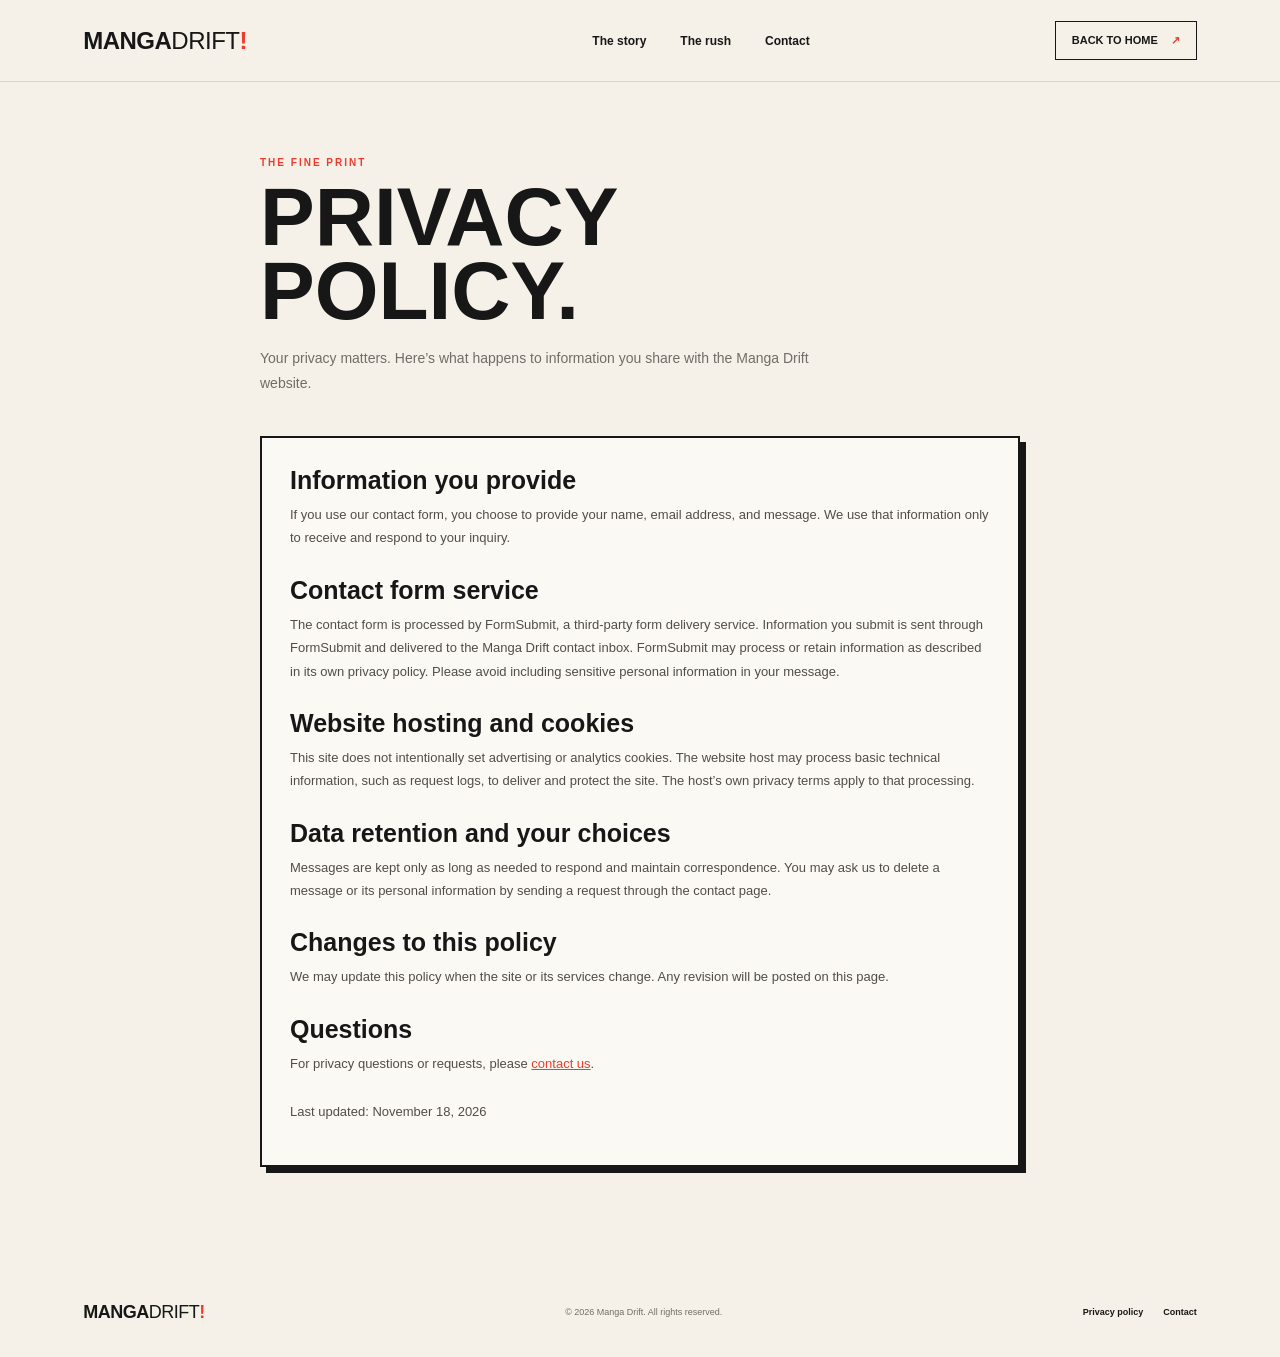
==== privacy.html @ de378934 "manga-drift-ink-style" ====
<!doctype html>
<html lang="en">
<head>
  <meta charset="utf-8">
  <meta name="viewport" content="width=device-width, initial-scale=1">
  <meta name="theme-color" content="#f5f1e8">
  <meta name="description" content="Learn how Manga Drift handles information shared through this website.">
  <title>Privacy Policy — Manga Drift</title>
  <link rel="stylesheet" href="styles.css">
</head>
<body>
  <header class="site-header">
    <a class="wordmark" href="index.html" aria-label="Manga Drift home">MANGA<span>DRIFT</span><i>!</i></a>
    <nav class="site-nav" aria-label="Main navigation">
      <a href="index.html#story">The story</a>
      <a href="index.html#features">The rush</a>
      <a href="contact.html">Contact</a>
    </nav>
    <a class="header-cta" href="index.html">Back to home <span aria-hidden="true">↗</span></a>
  </header>
  <main class="document-main">
    <article class="document-wrap">
      <p class="document-kicker">The fine print</p>
      <h1>PRIVACY<br>POLICY.</h1>
      <p class="document-intro">Your privacy matters. Here’s what happens to information you share with the Manga Drift website.</p>
      <div class="document-card">
        <h2>Information you provide</h2>
        <p>If you use our contact form, you choose to provide your name, email address, and message. We use that information only to receive and respond to your inquiry.</p>

        <h2>Contact form service</h2>
        <p>The contact form is processed by FormSubmit, a third-party form delivery service. Information you submit is sent through FormSubmit and delivered to the Manga Drift contact inbox. FormSubmit may process or retain information as described in its own privacy policy. Please avoid including sensitive personal information in your message.</p>

        <h2>Website hosting and cookies</h2>
        <p>This site does not intentionally set advertising or analytics cookies. The website host may process basic technical information, such as request logs, to deliver and protect the site. The host’s own privacy terms apply to that processing.</p>

        <h2>Data retention and your choices</h2>
        <p>Messages are kept only as long as needed to respond and maintain correspondence. You may ask us to delete a message or its personal information by sending a request through the contact page.</p>

        <h2>Changes to this policy</h2>
        <p>We may update this policy when the site or its services change. Any revision will be posted on this page.</p>

        <h2>Questions</h2>
        <p>For privacy questions or requests, please <a href="contact.html">contact us</a>.</p>
        <p class="policy-updated">Last updated: November 18, 2026</p>
      </div>
    </article>
  </main>
  <footer class="site-footer">
    <a class="wordmark footer-mark" href="index.html">MANGA<span>DRIFT</span><i>!</i></a>
    <p>© 2026 Manga Drift. All rights reserved.</p>
    <nav aria-label="Footer navigation">
      <a href="privacy.html">Privacy policy</a>
      <a href="contact.html">Contact</a>
    </nav>
  </footer>
</body>
</html>
---- styles.css ----
:root {
  color-scheme: light;
  --paper: #f5f1e8;
  --ink: #171717;
  --red: #ef3b2d;
  --muted: #716c65;
  --display: Impact, "Arial Narrow", sans-serif;
  --body: "Trebuchet MS", Arial, sans-serif;
}

* { box-sizing: border-box; }
html { scroll-behavior: smooth; }
body { margin: 0; background: var(--paper); color: var(--ink); font-family: var(--body); }
a { color: inherit; }

.site-header {
  height: 82px; padding: 0 6.5%; display: flex; align-items: center;
  justify-content: space-between; border-bottom: 1px solid rgb(23 23 23 / 12%);
}
.wordmark { font: 900 24px/1 var(--display); letter-spacing: -.5px; text-decoration: none; }
.wordmark span { font-weight: 500; }
.wordmark i { color: var(--red); font-style: normal; }
.site-nav { display: flex; gap: 34px; margin-left: 9%; }
.site-nav a, .site-footer nav a { font-size: 12px; font-weight: 700; text-decoration: none; }
.site-nav a:hover, .site-footer nav a:hover, .text-link:hover { color: var(--red); }
.header-cta { padding: 12px 16px; border: 1px solid var(--ink); font-size: 11px; font-weight: 800; text-decoration: none; text-transform: uppercase; }
.header-cta span { padding-left: 10px; color: var(--red); }

.hero { position: relative; min-height: 590px; padding: 78px 10% 70px; display: grid; grid-template-columns: 1fr 1.05fr; align-items: center; overflow: hidden; }
.halftone { background-image: radial-gradient(#181818 0.65px, transparent .65px); background-size: 6px 6px; background-color: var(--paper); }
.hero-copy { position: relative; z-index: 2; }
.eyebrow { margin: 0 0 18px; font-size: 10px; font-weight: 800; letter-spacing: 2px; text-transform: uppercase; }
.eyebrow-star { margin-right: 7px; color: var(--red); font-size: 15px; }
h1, h2, h3, p { margin-top: 0; }
.hero h1 { margin-bottom: 16px; font: 900 clamp(58px, 7.3vw, 102px)/.8 var(--display); letter-spacing: -2px; }
.hero h1 span, .story-heading h2 span, .closing-banner h2 span { color: var(--red); }
.hero-description { max-width: 355px; margin: 25px 0 28px; color: #55514b; font-size: 14px; line-height: 1.8; }
.button { display: inline-flex; gap: 36px; align-items: center; padding: 15px 19px; font-size: 10px; font-weight: 800; letter-spacing: .7px; text-decoration: none; text-transform: uppercase; transition: transform .2s ease; }
.button:hover { transform: translateY(-3px); }
.button-dark { background: var(--ink); color: white; }
.button-dark span { color: #ff6153; font-size: 17px; }
.hero-note { margin: 38px 0 0; font-size: 9px; font-weight: 800; letter-spacing: 1.3px; }
.hero-note span { padding-left: 6px; color: var(--red); }
.hero-art { position: relative; height: 390px; isolation: isolate; transform: rotate(2deg); }
.hero-art::before { position: absolute; z-index: -1; top: 4%; right: 7%; width: 76%; aspect-ratio: 1; border-radius: 50%; background: var(--red); content: ""; }
.art-sun { position: absolute; top: 0; right: 17%; width: 46%; aspect-ratio: 1; border: 2px solid var(--ink); border-radius: 50%; background: repeating-linear-gradient(0deg, transparent 0 8px, rgb(23 23 23 / 20%) 8px 10px); }
.speed-line { position: absolute; z-index: -1; height: 3px; background: var(--ink); transform: rotate(-15deg); }
.speed-line-one { top: 30%; left: -7%; width: 70%; }
.speed-line-two { top: 37%; left: 1%; width: 50%; height: 1px; }
.road { position: absolute; right: -15%; bottom: 11%; left: -3%; height: 20%; background: var(--ink); transform: skewY(-10deg); }
.road::after { position: absolute; top: 50%; left: 0; width: 100%; height: 3px; background: repeating-linear-gradient(90deg, var(--paper) 0 38px, transparent 38px 68px); content: ""; }
.car { position: absolute; z-index: 1; top: 45%; left: 15%; width: 78%; height: 31%; transform: skewX(-11deg) rotate(-5deg); }
.car-body { position: absolute; right: 0; bottom: 16%; left: 0; height: 56%; border: 3px solid var(--ink); border-radius: 55% 18% 12% 25%; background: var(--red); clip-path: polygon(0 28%, 14% 12%, 30% 5%, 44% 0, 60% 17%, 84% 20%, 100% 52%, 97% 86%, 5% 88%); }
.car-window { position: absolute; top: 0; left: 39%; width: 31%; height: 38%; border: 3px solid var(--ink); background: var(--paper); clip-path: polygon(18% 0, 83% 0, 100% 100%, 0 100%); }
.car-wing { position: absolute; top: 9%; left: 4%; width: 25%; height: 5px; border: 2px solid var(--ink); background: var(--ink); transform: rotate(8deg); }
.car-wheel { position: absolute; z-index: 2; bottom: 0; width: 16%; aspect-ratio: 1; border: 5px solid var(--ink); border-radius: 50%; background: #d7d2ca; box-shadow: inset 0 0 0 4px var(--paper); }
.car-wheel-front { right: 16%; }
.car-wheel-back { left: 14%; }
.car-light { position: absolute; top: 48%; right: 2%; width: 7%; height: 9%; background: #fff5a8; transform: skewX(15deg); }
.art-stamp { position: absolute; z-index: 2; top: 4%; left: 0; padding: 10px 13px; border: 2px solid var(--ink); background: var(--paper); font: 900 18px/.9 var(--display); transform: rotate(-9deg); }
.art-caption { position: absolute; right: 3%; bottom: 16%; z-index: 2; color: var(--paper); font: 900 20px/.9 var(--display); transform: rotate(-10deg); }
.art-caption span { padding-left: 20px; }
.art-number { position: absolute; right: 4%; top: 4%; font: 800 12px var(--display); }
.hero-side-note { position: absolute; right: 3%; bottom: 40%; font-size: 8px; font-weight: 800; letter-spacing: 1px; writing-mode: vertical-rl; }
.hero-side-note span { color: var(--red); font-size: 16px; }

.ticker { overflow: hidden; border-top: 2px solid var(--ink); border-bottom: 2px solid var(--ink); background: var(--red); }
.ticker-track { min-width: max-content; min-height: 53px; display: flex; align-items: center; justify-content: space-around; gap: 42px; padding: 0 20px; color: white; font: 800 17px var(--display); letter-spacing: 1px; }
.ticker-track b { color: var(--ink); font-size: 20px; }
.section-wrap { padding: 92px 10% 100px; }
.section-label { margin-bottom: 37px; font-size: 9px; font-weight: 800; letter-spacing: 1px; }
.section-label span { color: var(--red); }
.story-grid { display: grid; grid-template-columns: 1fr 1fr; gap: 10%; align-items: end; margin-bottom: 57px; }
.story-heading .eyebrow { color: var(--muted); font-size: 9px; }
.story-heading h2, .closing-banner h2 { margin: 0; font: 900 clamp(46px, 6vw, 76px)/.83 var(--display); letter-spacing: -1px; }
.story-copy { max-width: 420px; color: #5a554f; font-size: 13px; line-height: 1.85; }
.story-copy p { margin-bottom: 17px; }
.drop-cap::first-letter { float: left; padding: 6px 7px 0 0; color: var(--red); font: 900 48px/.7 var(--display); }
.text-link { display: inline-block; margin-top: 4px; color: var(--ink); font-size: 10px; font-weight: 800; text-decoration: none; text-transform: uppercase; }
.text-link span { padding-left: 8px; color: var(--red); font-size: 15px; }
.panel-row { display: grid; grid-template-columns: repeat(3, 1fr); gap: 14px; }
.comic-panel { position: relative; min-height: 240px; padding: 22px 23px; overflow: hidden; border: 2px solid var(--ink); box-shadow: 5px 5px 0 var(--ink); }
.panel-red { background: var(--red); color: white; }
.panel-cream { background: #e7dfd1; }
.panel-ink { background: var(--ink); color: white; }
.panel-index { font-size: 8px; font-weight: 800; letter-spacing: 1px; }
.panel-icon { position: absolute; top: 16px; right: 20px; font-size: 24px; }
.comic-panel h3 { position: relative; z-index: 1; margin: 42px 0 8px; font: 900 34px/.85 var(--display); }
.comic-panel p { position: relative; z-index: 1; max-width: 170px; margin-bottom: 0; font-size: 10px; line-height: 1.5; }
.panel-sound { position: absolute; right: -4px; bottom: 0; color: rgb(255 255 255 / 16%); font: 900 34px var(--display); transform: rotate(-8deg); }
.panel-sound-dark { color: rgb(23 23 23 / 10%); }

.closing-banner { position: relative; min-height: 325px; padding: 65px 10%; overflow: hidden; border-top: 2px solid var(--ink); border-bottom: 2px solid var(--ink); background-color: var(--ink); background-image: radial-gradient(rgb(255 255 255 / 25%) .7px, transparent .7px); background-size: 6px 6px; color: white; }
.closing-banner .eyebrow { position: relative; z-index: 1; color: #ddd; }
.closing-banner h2 { position: relative; z-index: 1; margin-bottom: 23px; font-size: clamp(48px, 6vw, 72px); }
.button-light { position: relative; z-index: 1; background: var(--paper); color: var(--ink); }
.button-light span { color: var(--red); font-size: 17px; }
.closing-spark { position: absolute; top: 1%; right: 16%; color: var(--red); font-size: 260px; line-height: 1; }
.site-footer { min-height: 90px; padding: 20px 6.5%; display: flex; align-items: center; justify-content: space-between; gap: 20px; }
.footer-mark { font-size: 18px; }
.site-footer p { margin: 0; color: var(--muted); font-size: 9px; }
.site-footer nav { display: flex; gap: 20px; }
.site-footer nav a { font-size: 9px; }

.document-main { min-height: calc(100vh - 172px); padding: 75px 10% 100px; }
.document-wrap { max-width: 760px; margin: 0 auto; }
.document-kicker { margin-bottom: 12px; color: var(--red); font-size: 10px; font-weight: 800; letter-spacing: 2px; text-transform: uppercase; }
.document-wrap h1 { margin-bottom: 18px; font: 900 clamp(50px, 7vw, 82px)/.9 var(--display); }
.document-intro { max-width: 570px; margin-bottom: 40px; color: var(--muted); font-size: 14px; line-height: 1.8; }
.document-card { padding: 28px; border: 2px solid var(--ink); background: #fbf9f4; box-shadow: 6px 6px 0 var(--ink); }
.document-card h2 { margin: 26px 0 8px; font: 800 25px var(--display); }
.document-card h2:first-child { margin-top: 0; }
.document-card p, .document-card li { color: #514d48; font-size: 13px; line-height: 1.8; }
.document-card ul { padding-left: 20px; }
.document-card a { color: var(--red); overflow-wrap: anywhere; }
.policy-updated { margin-top: 25px; color: var(--muted); font-size: 10px; }
.contact-form { display: grid; gap: 17px; }
.contact-form label { display: grid; gap: 7px; font-size: 10px; font-weight: 800; letter-spacing: .7px; text-transform: uppercase; }
.contact-form input, .contact-form textarea { width: 100%; padding: 12px; border: 1px solid #bcb6ad; border-radius: 0; background: white; color: var(--ink); font: 13px var(--body); }
.contact-form textarea { min-height: 150px; resize: vertical; }
.contact-form input:focus, .contact-form textarea:focus { outline: 2px solid var(--red); outline-offset: 2px; }
.contact-form button { width: fit-content; border: 0; cursor: pointer; font-family: var(--body); }
.form-note { margin: 0; color: var(--muted); font-size: 10px; line-height: 1.6; }
.form-note a { color: var(--ink); }

@media (max-width: 760px) {
  .site-header { height: 70px; padding: 0 6%; }
  .wordmark { font-size: 21px; }
  .site-nav { gap: 14px; margin-left: 0; }
  .site-nav a { font-size: 10px; }
  .header-cta { display: none; }
  .hero { min-height: auto; padding: 62px 8% 30px; grid-template-columns: 1fr; }
  .hero h1 { font-size: clamp(60px, 15vw, 90px); }
  .hero-description { max-width: 440px; }
  .hero-art { width: min(100%, 470px); height: 320px; margin: 15px auto 0; }
  .hero-side-note { display: none; }
  .section-wrap { padding: 68px 8%; }
  .story-grid { grid-template-columns: 1fr; gap: 28px; }
  .story-heading h2 { font-size: 65px; }
  .panel-row { grid-template-columns: 1fr; gap: 14px; }
  .comic-panel { min-height: 205px; }
  .comic-panel h3 { margin-top: 28px; }
  .closing-banner { min-height: 300px; padding: 58px 8%; }
  .closing-spark { top: 20%; right: -8%; font-size: 190px; }
  .site-footer { padding: 25px 6%; flex-wrap: wrap; }
  .site-footer p { order: 3; width: 100%; }
  .document-main { padding: 55px 7% 75px; }
}

@media (max-width: 420px) {
  .site-nav { gap: 10px; }
  .site-nav a { font-size: 9px; }
  .hero-art { height: 265px; }
  .hero-note { margin-top: 28px; }
  .story-heading h2 { font-size: 56px; }
  .document-card { padding: 20px; }
}

@media (prefers-reduced-motion: reduce) {
  html { scroll-behavior: auto; }
  *, *::before, *::after { transition-duration: .01ms !important; }
}
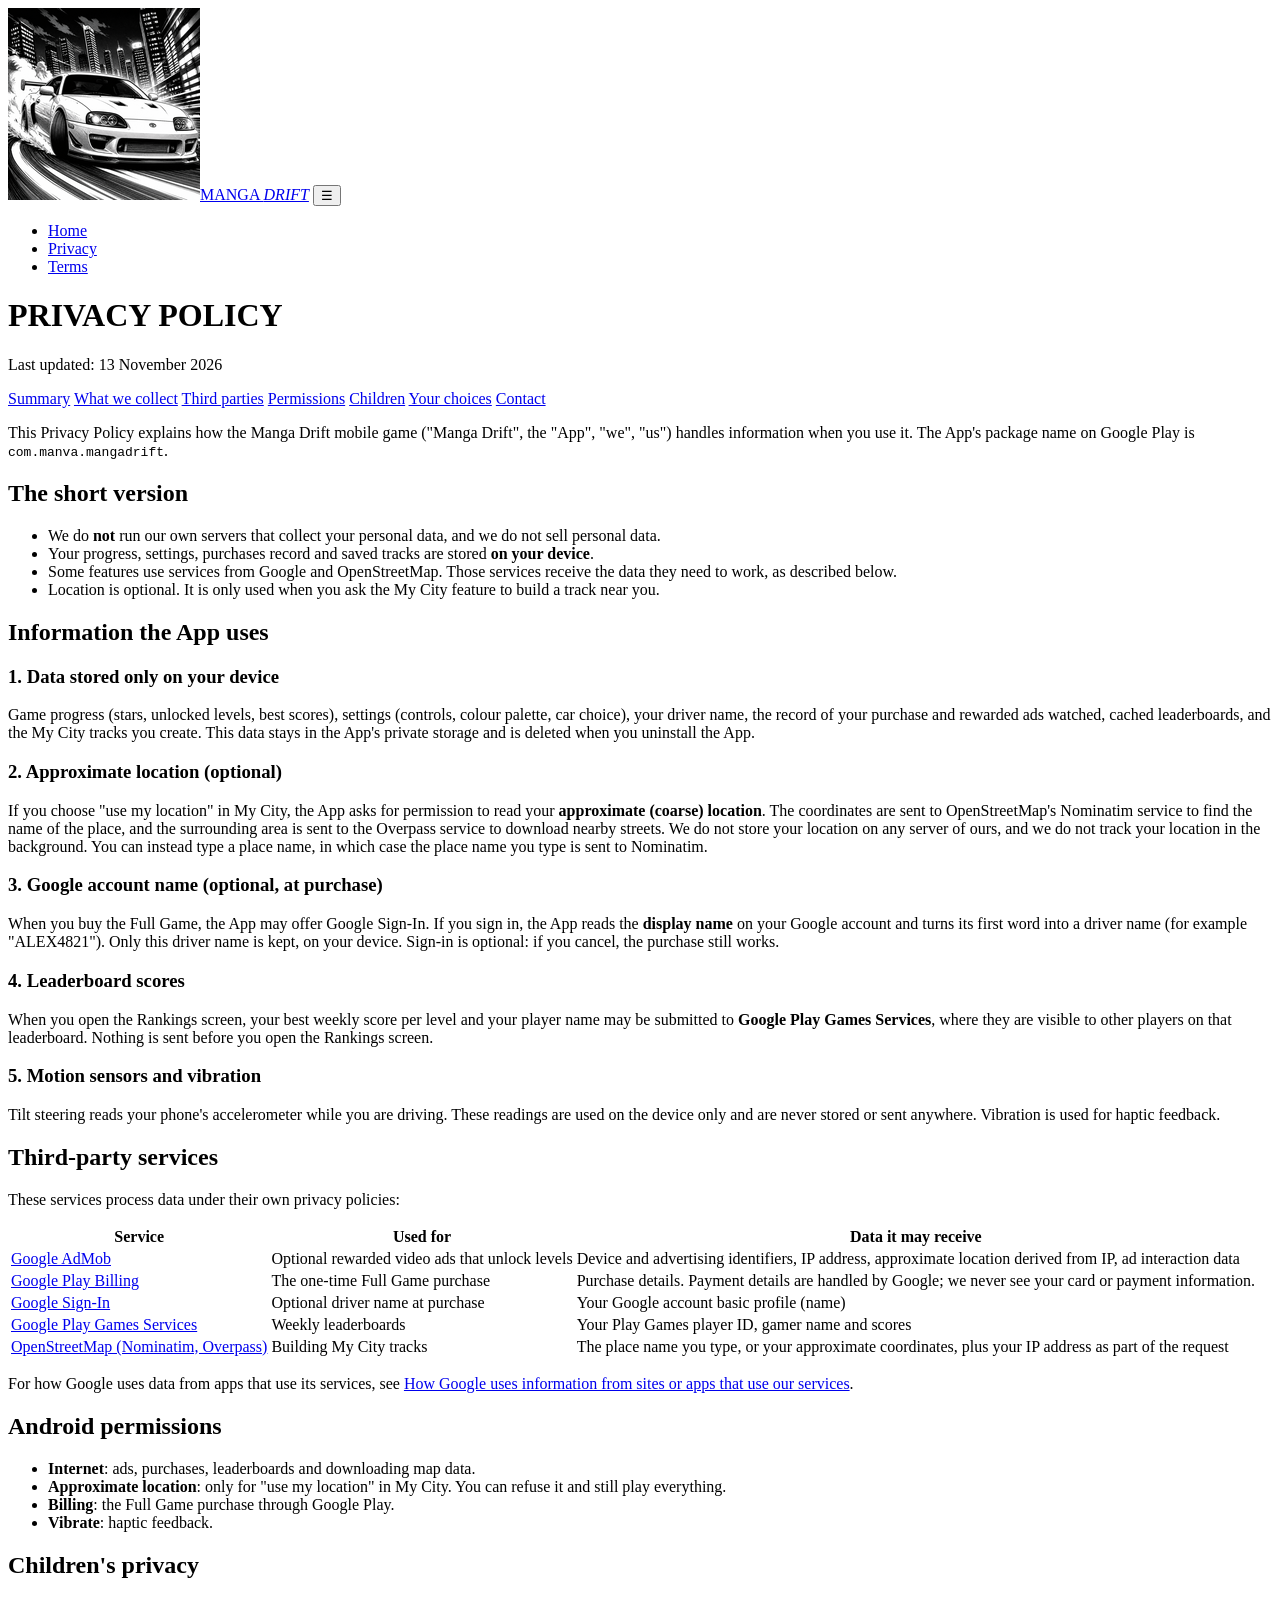
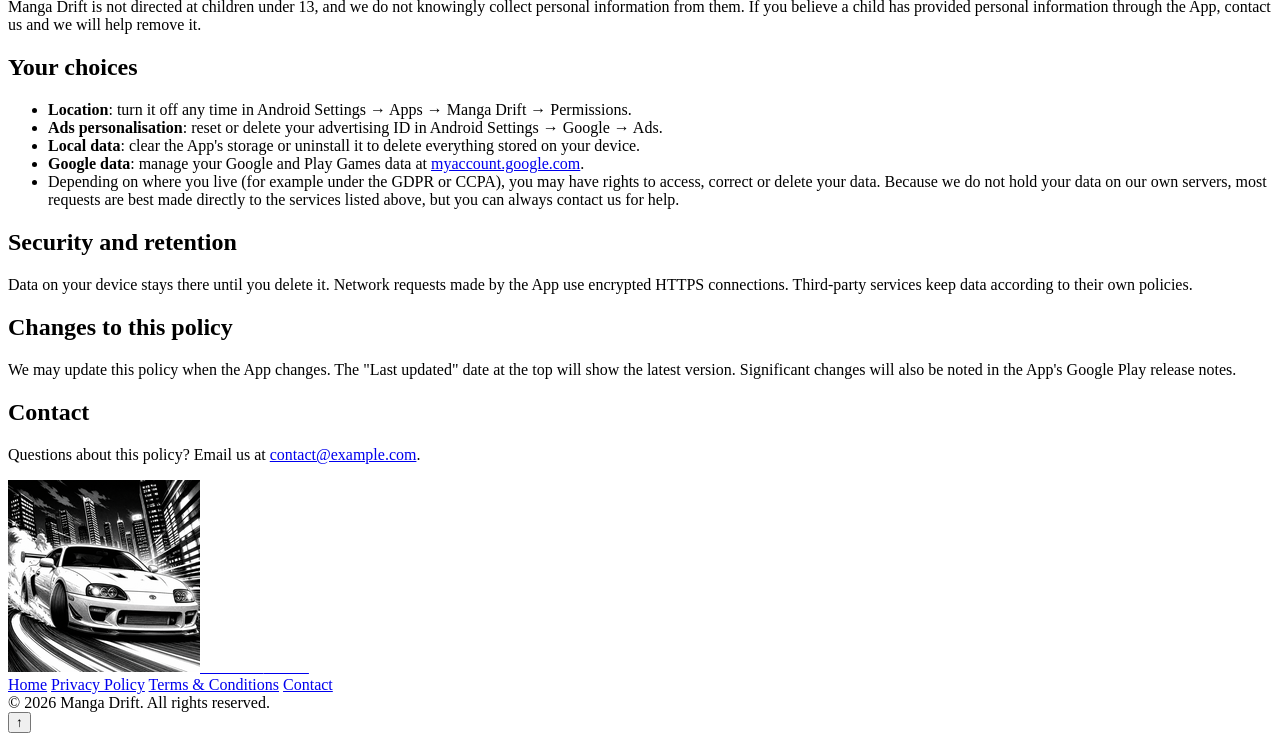
==== commit 500acffa: "updates" ====
--- a/privacy.html
+++ b/privacy.html
@@ -1,57 +1,166 @@
-<!doctype html>
+<!DOCTYPE html>
 <html lang="en">
 <head>
-  <meta charset="utf-8">
-  <meta name="viewport" content="width=device-width, initial-scale=1">
-  <meta name="theme-color" content="#f5f1e8">
-  <meta name="description" content="Learn how Manga Drift handles information shared through this website.">
+  <meta charset="UTF-8">
+  <meta name="viewport" content="width=device-width, initial-scale=1.0">
   <title>Privacy Policy — Manga Drift</title>
-  <link rel="stylesheet" href="styles.css">
+  <meta name="description" content="Privacy Policy for the Manga Drift Android game.">
+  <meta name="theme-color" content="#0b0b0b">
+  <link rel="icon" type="image/png" href="img/favicon.png">
+  <link rel="preconnect" href="https://fonts.googleapis.com">
+  <link rel="preconnect" href="https://fonts.gstatic.com" crossorigin>
+  <link href="https://fonts.googleapis.com/css2?family=Bangers&family=Inter:wght@400;600;700;800&display=swap" rel="stylesheet">
+  <link rel="stylesheet" href="style.css">
 </head>
 <body>
-  <header class="site-header">
-    <a class="wordmark" href="index.html" aria-label="Manga Drift home">MANGA<span>DRIFT</span><i>!</i></a>
-    <nav class="site-nav" aria-label="Main navigation">
-      <a href="index.html#story">The story</a>
-      <a href="index.html#features">The rush</a>
-      <a href="contact.html">Contact</a>
+
+<header class="nav">
+  <div class="wrap">
+    <a class="brand" href="index.html"><img src="img/icon.png" alt=""><span>MANGA <em>DRIFT</em></span></a>
+    <button class="menu-btn" aria-label="Open menu" aria-expanded="false">☰</button>
+    <ul>
+      <li><a href="index.html">Home</a></li>
+      <li><a href="privacy.html" class="active">Privacy</a></li>
+      <li><a href="terms.html">Terms</a></li>
+    </ul>
+  </div>
+</header>
+
+<div class="legal-hero">
+  <div class="wrap">
+    <h1>PRIVACY POLICY</h1>
+    <p>Last updated: 13 November 2026</p>
+  </div>
+</div>
+
+<main class="legal halftone">
+  <div class="wrap">
+    <div class="doc">
+      <nav class="toc" aria-label="Contents">
+        <a href="#summary">Summary</a>
+        <a href="#collect">What we collect</a>
+        <a href="#third">Third parties</a>
+        <a href="#permissions">Permissions</a>
+        <a href="#children">Children</a>
+        <a href="#rights">Your choices</a>
+        <a href="#contact">Contact</a>
+      </nav>
+
+      <p>This Privacy Policy explains how the Manga Drift mobile game ("Manga Drift", the "App", "we", "us")
+        handles information when you use it. The App's package name on Google Play is <code>com.manva.mangadrift</code>.</p>
+
+      <h2 id="summary">The short version</h2>
+      <ul>
+        <li>We do <strong>not</strong> run our own servers that collect your personal data, and we do not sell personal data.</li>
+        <li>Your progress, settings, purchases record and saved tracks are stored <strong>on your device</strong>.</li>
+        <li>Some features use services from Google and OpenStreetMap. Those services receive the data they need to work, as described below.</li>
+        <li>Location is optional. It is only used when you ask the My City feature to build a track near you.</li>
+      </ul>
+
+      <h2 id="collect">Information the App uses</h2>
+
+      <h3>1. Data stored only on your device</h3>
+      <p>Game progress (stars, unlocked levels, best scores), settings (controls, colour palette, car choice),
+        your driver name, the record of your purchase and rewarded ads watched, cached leaderboards, and the
+        My City tracks you create. This data stays in the App's private storage and is deleted when you uninstall the App.</p>
+
+      <h3>2. Approximate location (optional)</h3>
+      <p>If you choose "use my location" in My City, the App asks for permission to read your <strong>approximate (coarse)
+        location</strong>. The coordinates are sent to OpenStreetMap's Nominatim service to find the name of the place,
+        and the surrounding area is sent to the Overpass service to download nearby streets. We do not store your location
+        on any server of ours, and we do not track your location in the background. You can instead type a place name, in which case
+        the place name you type is sent to Nominatim.</p>
+
+      <h3>3. Google account name (optional, at purchase)</h3>
+      <p>When you buy the Full Game, the App may offer Google Sign-In. If you sign in, the App reads the
+        <strong>display name</strong> on your Google account and turns its first word into a driver name (for example
+        "ALEX4821"). Only this driver name is kept, on your device. Sign-in is optional: if you cancel, the purchase still works.</p>
+
+      <h3>4. Leaderboard scores</h3>
+      <p>When you open the Rankings screen, your best weekly score per level and your player name may be submitted to
+        <strong>Google Play Games Services</strong>, where they are visible to other players on that leaderboard.
+        Nothing is sent before you open the Rankings screen.</p>
+
+      <h3>5. Motion sensors and vibration</h3>
+      <p>Tilt steering reads your phone's accelerometer while you are driving. These readings are used on the device only
+        and are never stored or sent anywhere. Vibration is used for haptic feedback.</p>
+
+      <h2 id="third">Third-party services</h2>
+      <p>These services process data under their own privacy policies:</p>
+      <table>
+        <thead><tr><th>Service</th><th>Used for</th><th>Data it may receive</th></tr></thead>
+        <tbody>
+          <tr><td><a href="https://policies.google.com/privacy" target="_blank" rel="noopener">Google AdMob</a></td>
+            <td>Optional rewarded video ads that unlock levels</td>
+            <td>Device and advertising identifiers, IP address, approximate location derived from IP, ad interaction data</td></tr>
+          <tr><td><a href="https://policies.google.com/privacy" target="_blank" rel="noopener">Google Play Billing</a></td>
+            <td>The one-time Full Game purchase</td>
+            <td>Purchase details. Payment details are handled by Google; we never see your card or payment information.</td></tr>
+          <tr><td><a href="https://policies.google.com/privacy" target="_blank" rel="noopener">Google Sign-In</a></td>
+            <td>Optional driver name at purchase</td>
+            <td>Your Google account basic profile (name)</td></tr>
+          <tr><td><a href="https://policies.google.com/privacy" target="_blank" rel="noopener">Google Play Games Services</a></td>
+            <td>Weekly leaderboards</td>
+            <td>Your Play Games player ID, gamer name and scores</td></tr>
+          <tr><td><a href="https://osmfoundation.org/wiki/Privacy_Policy" target="_blank" rel="noopener">OpenStreetMap (Nominatim, Overpass)</a></td>
+            <td>Building My City tracks</td>
+            <td>The place name you type, or your approximate coordinates, plus your IP address as part of the request</td></tr>
+        </tbody>
+      </table>
+      <p>For how Google uses data from apps that use its services, see
+        <a href="https://policies.google.com/technologies/partner-sites" target="_blank" rel="noopener">How Google uses information from sites or apps that use our services</a>.</p>
+
+      <h2 id="permissions">Android permissions</h2>
+      <ul>
+        <li><strong>Internet</strong>: ads, purchases, leaderboards and downloading map data.</li>
+        <li><strong>Approximate location</strong>: only for "use my location" in My City. You can refuse it and still play everything.</li>
+        <li><strong>Billing</strong>: the Full Game purchase through Google Play.</li>
+        <li><strong>Vibrate</strong>: haptic feedback.</li>
+      </ul>
+
+      <h2 id="children">Children's privacy</h2>
+      <p>Manga Drift is not directed at children under 13, and we do not knowingly collect personal information from them.
+        If you believe a child has provided personal information through the App, contact us and we will help remove it.</p>
+
+      <h2 id="rights">Your choices</h2>
+      <ul>
+        <li><strong>Location</strong>: turn it off any time in Android Settings → Apps → Manga Drift → Permissions.</li>
+        <li><strong>Ads personalisation</strong>: reset or delete your advertising ID in Android Settings → Google → Ads.</li>
+        <li><strong>Local data</strong>: clear the App's storage or uninstall it to delete everything stored on your device.</li>
+        <li><strong>Google data</strong>: manage your Google and Play Games data at <a href="https://myaccount.google.com" target="_blank" rel="noopener">myaccount.google.com</a>.</li>
+        <li>Depending on where you live (for example under the GDPR or CCPA), you may have rights to access, correct or delete your data.
+          Because we do not hold your data on our own servers, most requests are best made directly to the services listed above,
+          but you can always contact us for help.</li>
+      </ul>
+
+      <h2>Security and retention</h2>
+      <p>Data on your device stays there until you delete it. Network requests made by the App use encrypted HTTPS connections.
+        Third-party services keep data according to their own policies.</p>
+
+      <h2>Changes to this policy</h2>
+      <p>We may update this policy when the App changes. The "Last updated" date at the top will show the latest version.
+        Significant changes will also be noted in the App's Google Play release notes.</p>
+
+      <h2 id="contact">Contact</h2>
+      <p>Questions about this policy? Email us at <a href="mailto:contact@example.com">contact@example.com</a>.</p>
+    </div>
+  </div>
+</main>
+
+<footer>
+  <div class="wrap">
+    <a class="brand" href="index.html"><img src="img/icon.png" alt=""><span style="color:#fff">MANGA <em>DRIFT</em></span></a>
+    <nav>
+      <a href="index.html">Home</a>
+      <a href="privacy.html">Privacy Policy</a>
+      <a href="terms.html">Terms &amp; Conditions</a>
+      <a href="mailto:contact@example.com">Contact</a>
     </nav>
-    <a class="header-cta" href="index.html">Back to home <span aria-hidden="true">↗</span></a>
-  </header>
-  <main class="document-main">
-    <article class="document-wrap">
-      <p class="document-kicker">The fine print</p>
-      <h1>PRIVACY<br>POLICY.</h1>
-      <p class="document-intro">Your privacy matters. Here’s what happens to information you share with the Manga Drift website.</p>
-      <div class="document-card">
-        <h2>Information you provide</h2>
-        <p>If you use our contact form, you choose to provide your name, email address, and message. We use that information only to receive and respond to your inquiry.</p>
+    <div class="small">© <span class="year">2026</span> Manga Drift. All rights reserved.</div>
+  </div>
+</footer>
 
-        <h2>Contact form service</h2>
-        <p>The contact form is processed by FormSubmit, a third-party form delivery service. Information you submit is sent through FormSubmit and delivered to the Manga Drift contact inbox. FormSubmit may process or retain information as described in its own privacy policy. Please avoid including sensitive personal information in your message.</p>
-
-        <h2>Website hosting and cookies</h2>
-        <p>This site does not intentionally set advertising or analytics cookies. The website host may process basic technical information, such as request logs, to deliver and protect the site. The host’s own privacy terms apply to that processing.</p>
-
-        <h2>Data retention and your choices</h2>
-        <p>Messages are kept only as long as needed to respond and maintain correspondence. You may ask us to delete a message or its personal information by sending a request through the contact page.</p>
-
-        <h2>Changes to this policy</h2>
-        <p>We may update this policy when the site or its services change. Any revision will be posted on this page.</p>
-
-        <h2>Questions</h2>
-        <p>For privacy questions or requests, please <a href="contact.html">contact us</a>.</p>
-        <p class="policy-updated">Last updated: November 18, 2026</p>
-      </div>
-    </article>
-  </main>
-  <footer class="site-footer">
-    <a class="wordmark footer-mark" href="index.html">MANGA<span>DRIFT</span><i>!</i></a>
-    <p>© 2026 Manga Drift. All rights reserved.</p>
-    <nav aria-label="Footer navigation">
-      <a href="privacy.html">Privacy policy</a>
-      <a href="contact.html">Contact</a>
-    </nav>
-  </footer>
+<button id="top-btn" aria-label="Back to top">↑</button>
+<script src="script.js"></script>
 </body>
 </html>
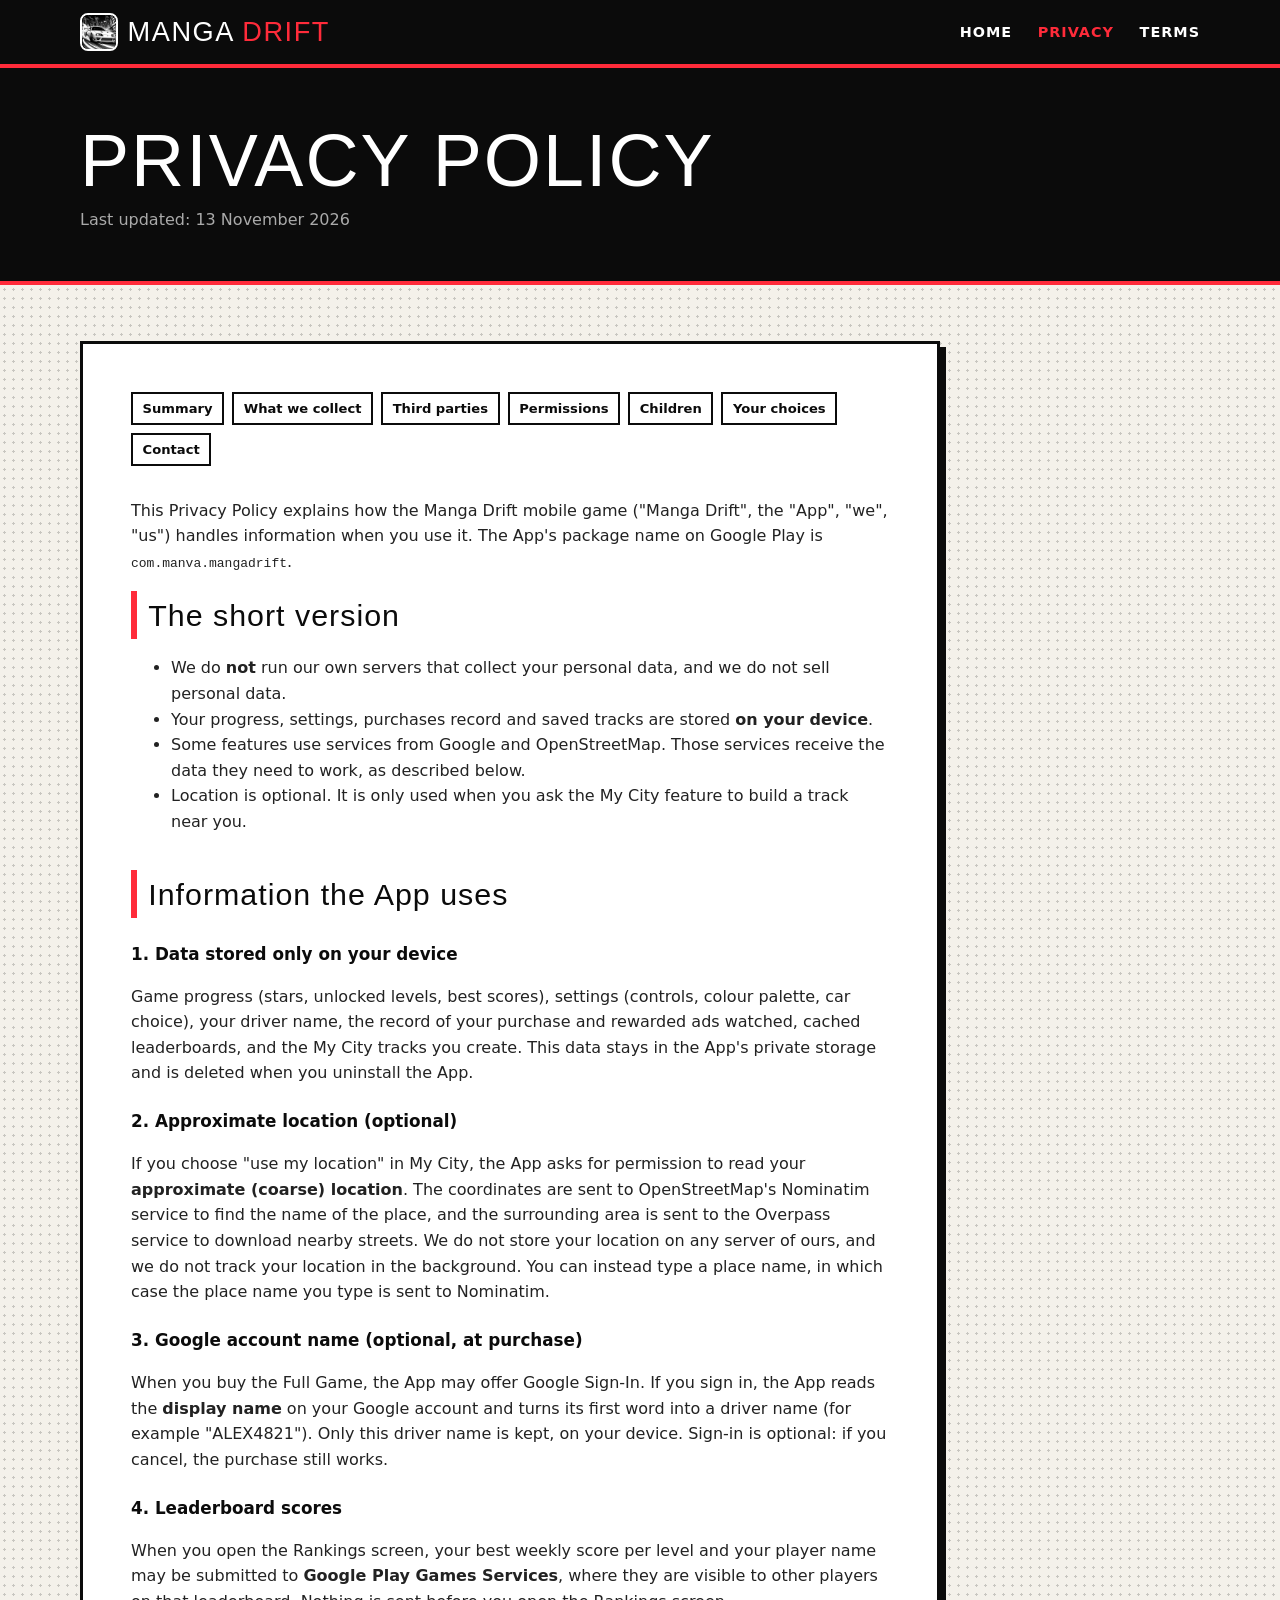
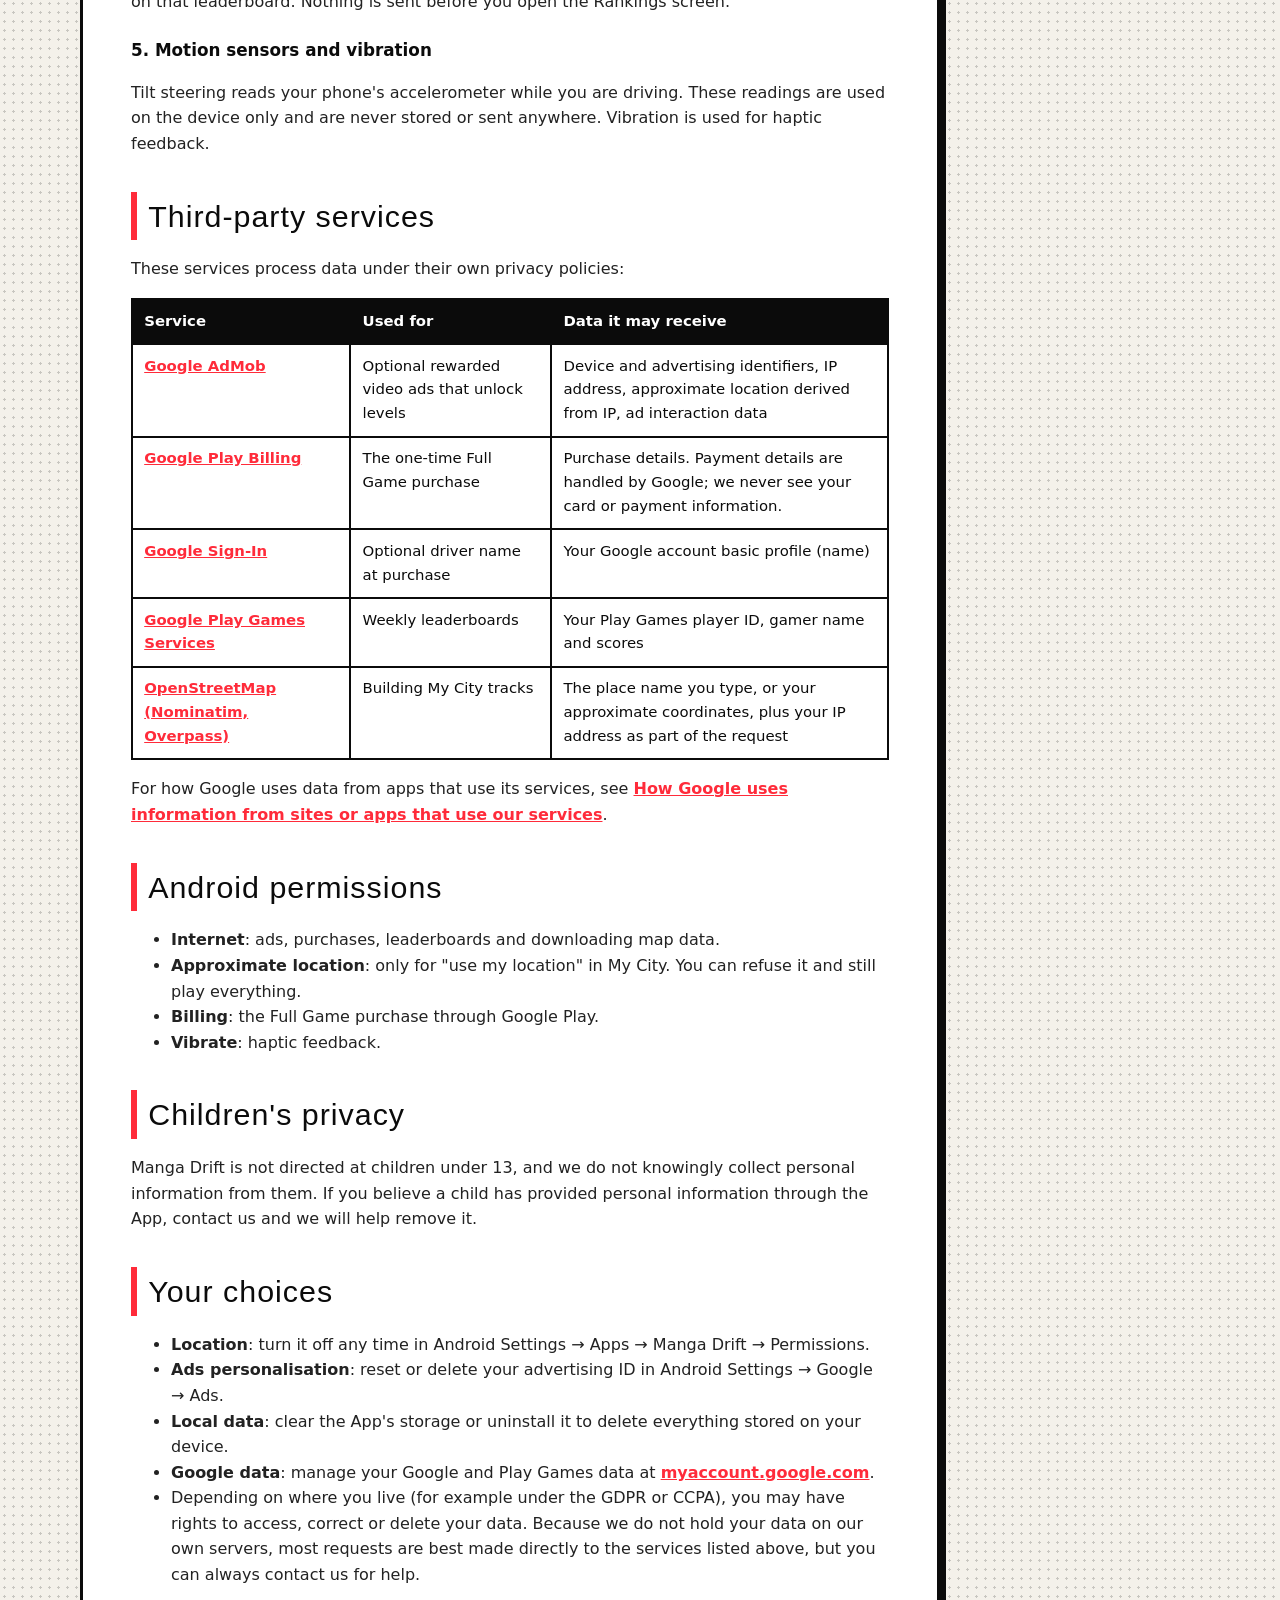
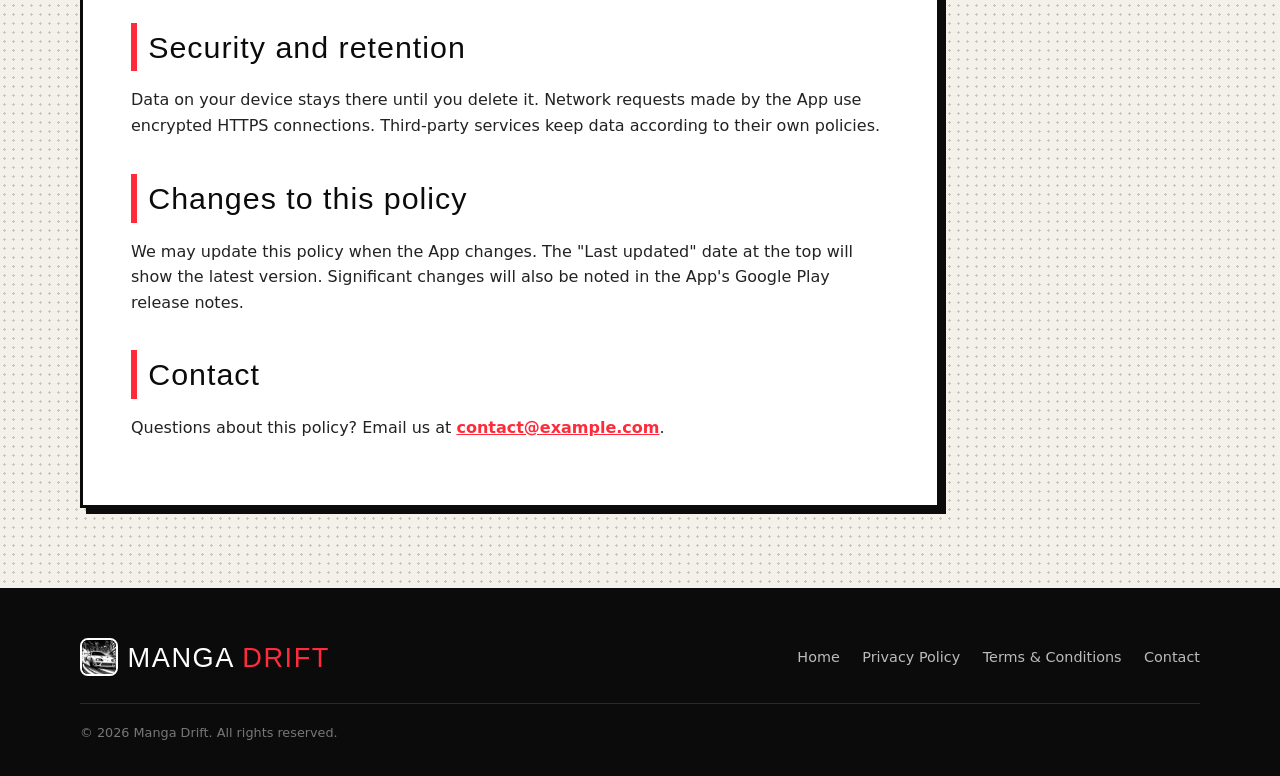
==== commit ac69b461: "some fixes" ====
--- a/privacy.html
+++ b/privacy.html
@@ -10,7 +10,7 @@
   <link rel="preconnect" href="https://fonts.googleapis.com">
   <link rel="preconnect" href="https://fonts.gstatic.com" crossorigin>
   <link href="https://fonts.googleapis.com/css2?family=Bangers&family=Inter:wght@400;600;700;800&display=swap" rel="stylesheet">
-  <link rel="stylesheet" href="style.css">
+  <link rel="stylesheet" href="styles.css">
 </head>
 <body>
 
--- a/styles.css
+++ b/styles.css
@@ -0,0 +1,247 @@
+/* Manga Drift — ink & paper theme */
+:root {
+  --ink: #0b0b0b;
+  --paper: #f4f1ea;
+  --white: #ffffff;
+  --accent: #ff2b3a;
+  --muted: #6b6b6b;
+  --line: 3px solid var(--ink);
+  --shadow: 6px 6px 0 var(--ink);
+  --display: "Bangers", "Impact", "Arial Black", sans-serif;
+  --body: "Inter", system-ui, -apple-system, "Segoe UI", Roboto, sans-serif;
+}
+
+*, *::before, *::after { box-sizing: border-box; }
+html { scroll-behavior: smooth; }
+body {
+  margin: 0;
+  font-family: var(--body);
+  color: var(--ink);
+  background: var(--paper);
+  line-height: 1.6;
+  -webkit-font-smoothing: antialiased;
+}
+img { max-width: 100%; height: auto; display: block; }
+a { color: inherit; }
+
+/* Halftone dot texture used on several sections */
+.halftone {
+  background-image: radial-gradient(rgba(0,0,0,.18) 1.2px, transparent 1.4px);
+  background-size: 9px 9px;
+}
+
+.wrap { width: min(1120px, 92%); margin: 0 auto; }
+
+/* ---------- Nav ---------- */
+.nav {
+  position: sticky; top: 0; z-index: 50;
+  background: var(--ink); color: var(--white);
+  border-bottom: 4px solid var(--accent);
+}
+.nav .wrap { display: flex; align-items: center; justify-content: space-between; height: 64px; }
+.brand { display: flex; align-items: center; gap: .6rem; text-decoration: none; }
+.brand img { width: 38px; height: 38px; border: 2px solid var(--white); border-radius: 8px; }
+.brand span { font-family: var(--display); font-size: 1.7rem; letter-spacing: 1.5px; }
+.brand span em { color: var(--accent); font-style: normal; }
+.nav ul { list-style: none; display: flex; gap: 1.6rem; margin: 0; padding: 0; }
+.nav ul a { text-decoration: none; font-weight: 700; font-size: .9rem; text-transform: uppercase; letter-spacing: 1px; }
+.nav ul a:hover, .nav ul a.active { color: var(--accent); }
+.menu-btn { display: none; background: none; border: 2px solid var(--white); color: var(--white);
+  font-size: 1.2rem; padding: .2rem .6rem; border-radius: 6px; cursor: pointer; }
+
+/* ---------- Buttons ---------- */
+.btn {
+  display: inline-flex; align-items: center; gap: .55rem;
+  font-family: var(--display); font-size: 1.4rem; letter-spacing: 1.5px;
+  padding: .7rem 1.6rem; text-decoration: none;
+  border: var(--line); box-shadow: var(--shadow);
+  transform: skew(-8deg); transition: transform .12s, box-shadow .12s;
+}
+.btn > * { transform: skew(8deg); }
+.btn:hover { transform: skew(-8deg) translate(-2px,-2px); box-shadow: 8px 8px 0 var(--ink); }
+.btn:active { transform: skew(-8deg) translate(4px,4px); box-shadow: 2px 2px 0 var(--ink); }
+.btn-red { background: var(--accent); color: var(--white); }
+.btn-white { background: var(--white); color: var(--ink); }
+
+/* ---------- Hero ---------- */
+.hero {
+  position: relative; overflow: hidden;
+  background: var(--ink); color: var(--white);
+  border-bottom: 6px solid var(--ink);
+}
+.hero::before { /* speed lines */
+  content: ""; position: absolute; inset: -50%;
+  background: repeating-conic-gradient(from 0deg at 70% 50%,
+    rgba(255,255,255,.07) 0deg 1.5deg, transparent 1.5deg 7deg);
+  animation: spin 60s linear infinite;
+}
+@keyframes spin { to { transform: rotate(360deg); } }
+.hero .wrap { position: relative; display: grid; grid-template-columns: 1.05fr 1fr; gap: 3rem; align-items: center; padding: 5rem 0 5.5rem; }
+.tag {
+  display: inline-block; background: var(--accent); color: var(--white);
+  font-weight: 800; font-size: .8rem; letter-spacing: 2px; text-transform: uppercase;
+  padding: .3rem .8rem; transform: skew(-10deg); margin-bottom: 1.2rem;
+}
+.hero h1 {
+  font-family: var(--display); font-weight: 400;
+  font-size: clamp(3.6rem, 9vw, 7rem); line-height: .9; margin: 0 0 1.2rem;
+  letter-spacing: 3px; text-shadow: 5px 5px 0 var(--accent);
+}
+.hero p.lead { font-size: 1.15rem; color: #d6d6d6; max-width: 34rem; margin: 0 0 2rem; }
+.hero .actions { display: flex; flex-wrap: wrap; gap: 1.2rem; }
+.hero-art { position: relative; }
+.hero-art img {
+  border: 5px solid var(--white); box-shadow: 14px 14px 0 var(--accent);
+  transform: rotate(2.5deg); transition: transform .3s;
+}
+.hero-art:hover img { transform: rotate(0deg) scale(1.02); }
+.burst {
+  position: absolute; top: -26px; left: -26px; z-index: 2;
+  width: 120px; height: 120px; display: grid; place-items: center; text-align: center;
+  font-family: var(--display); font-size: 1.25rem; line-height: 1; color: var(--ink);
+  background: #ffe600; border: 3px solid var(--ink);
+  clip-path: polygon(50% 0,61% 18%,82% 8%,79% 30%,100% 34%,85% 50%,100% 66%,79% 70%,82% 92%,61% 82%,50% 100%,39% 82%,18% 92%,21% 70%,0 66%,15% 50%,0 34%,21% 30%,18% 8%,39% 18%);
+  transform: rotate(-12deg);
+}
+
+/* ---------- Marquee strip ---------- */
+.strip { background: var(--accent); color: var(--white); border-bottom: var(--line); overflow: hidden; white-space: nowrap; }
+.strip-inner { display: inline-block; padding: .7rem 0; font-family: var(--display); font-size: 1.5rem; letter-spacing: 2px; animation: scroll 28s linear infinite; }
+.strip-inner span { margin: 0 1.5rem; }
+@keyframes scroll { to { transform: translateX(-50%); } }
+
+/* ---------- Sections ---------- */
+section { padding: 5rem 0; }
+.section-title {
+  font-family: var(--display); font-weight: 400; font-size: clamp(2.4rem, 5vw, 3.6rem);
+  letter-spacing: 2px; margin: 0 0 .5rem; line-height: 1;
+}
+.section-title .hl { background: var(--ink); color: var(--white); padding: 0 .4rem; display: inline-block; transform: skew(-6deg); }
+.section-sub { color: var(--muted); margin: 0 0 3rem; max-width: 40rem; }
+
+/* Feature panels: comic grid */
+.panels { display: grid; grid-template-columns: repeat(3, 1fr); gap: 1.4rem; }
+.panel {
+  background: var(--white); border: var(--line); box-shadow: var(--shadow);
+  padding: 1.6rem 1.5rem; position: relative;
+  transition: transform .15s, box-shadow .15s;
+}
+.panel:hover { transform: translate(-3px,-3px); box-shadow: 9px 9px 0 var(--accent); }
+.panel .num { position: absolute; top: .6rem; right: .9rem; font-family: var(--display); font-size: 2.2rem; color: #e4e0d6; }
+.panel .icon { font-size: 2rem; width: 56px; height: 56px; display: grid; place-items: center;
+  background: var(--ink); color: var(--white); border-radius: 50%; margin-bottom: 1rem; }
+.panel h3 { font-family: var(--display); font-weight: 400; font-size: 1.7rem; letter-spacing: 1px; margin: 0 0 .4rem; }
+.panel p { margin: 0; color: #333; font-size: .97rem; }
+.panel.wide { grid-column: span 2; background: var(--ink); color: var(--white); }
+.panel.wide p { color: #ccc; }
+.panel.wide .icon { background: var(--accent); }
+
+/* Modes */
+.modes-sec { background: var(--ink); color: var(--white); position: relative; }
+.modes-sec .section-sub { color: #aaa; }
+.modes-sec .section-title .hl { background: var(--accent); }
+.modes { display: grid; grid-template-columns: repeat(3, 1fr); gap: 1.4rem; }
+.mode {
+  border: 3px solid var(--white); padding: 2rem 1.6rem; position: relative; overflow: hidden;
+  background: linear-gradient(135deg, #161616, #0b0b0b);
+}
+.mode::after { content: ""; position: absolute; right: -40px; bottom: -40px; width: 140px; height: 140px;
+  background-image: radial-gradient(rgba(255,43,58,.55) 1.5px, transparent 1.8px); background-size: 10px 10px; border-radius: 50%; }
+.mode h3 { font-family: var(--display); font-weight: 400; font-size: 2.2rem; margin: 0 0 .3rem; letter-spacing: 1.5px; }
+.mode .lv { color: var(--accent); font-weight: 800; letter-spacing: 2px; font-size: .8rem; text-transform: uppercase; }
+.mode p { color: #bbb; margin: .8rem 0 0; position: relative; z-index: 1; }
+
+/* Stats */
+.stats { display: grid; grid-template-columns: repeat(4, 1fr); gap: 1rem; margin-top: 3.5rem; }
+.stat { text-align: center; border-top: 3px solid var(--accent); padding-top: 1rem; }
+.stat b { display: block; font-family: var(--display); font-weight: 400; font-size: 3.4rem; line-height: 1; }
+.stat span { color: #aaa; text-transform: uppercase; letter-spacing: 2px; font-size: .78rem; font-weight: 700; }
+
+/* Controls */
+.controls { display: grid; grid-template-columns: 1fr 1fr; gap: 3rem; align-items: center; }
+.ctrl-list { list-style: none; padding: 0; margin: 0; display: grid; gap: 1rem; }
+.ctrl-list li { display: flex; gap: 1rem; align-items: flex-start; background: var(--white); border: var(--line); padding: 1rem 1.2rem; }
+.ctrl-list li b { font-family: var(--display); font-weight: 400; font-size: 1.3rem; letter-spacing: 1px; display: block; }
+.ctrl-list li .k { flex: none; min-width: 48px; height: 48px; display: grid; place-items: center; background: var(--accent); color: var(--white); font-weight: 800; border: 2px solid var(--ink); }
+.phone {
+  justify-self: center; width: 300px; height: 560px; border: 6px solid var(--ink); border-radius: 36px;
+  background: var(--white); box-shadow: 14px 14px 0 var(--ink); position: relative; overflow: hidden;
+}
+.phone .screen { position: absolute; inset: 14px; border: 3px solid var(--ink); border-radius: 22px; overflow: hidden; background: #fff; }
+#road { width: 100%; height: 100%; display: block; }
+
+/* Pricing */
+.price-grid { display: grid; grid-template-columns: 1fr 1fr; gap: 1.6rem; max-width: 880px; }
+.price { background: var(--white); border: var(--line); box-shadow: var(--shadow); padding: 2rem; }
+.price.pro { background: var(--ink); color: var(--white); box-shadow: 10px 10px 0 var(--accent); }
+.price h3 { font-family: var(--display); font-weight: 400; font-size: 2.2rem; margin: 0; letter-spacing: 1.5px; }
+.price .cost { font-weight: 800; color: var(--accent); text-transform: uppercase; letter-spacing: 2px; font-size: .85rem; margin-bottom: 1rem; }
+.price ul { padding-left: 1.2rem; margin: 0; }
+.price li { margin: .35rem 0; }
+
+/* CTA */
+.cta { background: var(--accent); color: var(--white); text-align: center; border-top: var(--line); border-bottom: var(--line); }
+.cta h2 { font-family: var(--display); font-weight: 400; font-size: clamp(2.6rem, 6vw, 4.5rem); margin: 0 0 .5rem; letter-spacing: 2px; text-shadow: 4px 4px 0 var(--ink); }
+.cta p { margin: 0 0 2rem; font-size: 1.1rem; }
+
+/* Footer */
+footer { background: var(--ink); color: #bbb; padding: 3rem 0 2rem; font-size: .9rem; }
+footer .wrap { display: flex; flex-wrap: wrap; justify-content: space-between; gap: 1.5rem; align-items: center; }
+footer nav { display: flex; gap: 1.4rem; flex-wrap: wrap; }
+footer a { text-decoration: none; }
+footer a:hover { color: var(--accent); }
+footer .small { width: 100%; border-top: 1px solid #2a2a2a; padding-top: 1.2rem; color: #777; font-size: .8rem; }
+
+/* ---------- Legal pages ---------- */
+.legal-hero { background: var(--ink); color: var(--white); padding: 3.5rem 0 3rem; border-bottom: 4px solid var(--accent); }
+.legal-hero h1 { font-family: var(--display); font-weight: 400; font-size: clamp(2.8rem, 7vw, 4.6rem); margin: 0; letter-spacing: 2px; line-height: 1; }
+.legal-hero p { color: #aaa; margin: .6rem 0 0; }
+.legal { padding: 3.5rem 0 5rem; }
+.legal .doc { background: var(--white); border: var(--line); box-shadow: var(--shadow); padding: clamp(1.4rem, 4vw, 3rem); max-width: 860px; }
+.legal h2 { font-family: var(--display); font-weight: 400; font-size: 1.9rem; letter-spacing: 1px; margin: 2.2rem 0 .6rem; border-left: 6px solid var(--accent); padding-left: .7rem; }
+.legal h2:first-of-type { margin-top: 0; }
+.legal h3 { margin: 1.4rem 0 .4rem; font-size: 1.05rem; }
+.legal p, .legal li { color: #222; }
+.legal table { width: 100%; border-collapse: collapse; margin: 1rem 0; font-size: .93rem; }
+.legal th, .legal td { border: 2px solid var(--ink); padding: .6rem .7rem; text-align: left; vertical-align: top; }
+.legal th { background: var(--ink); color: var(--white); }
+.legal .note { background: #fff3f4; border: 2px dashed var(--accent); padding: 1rem 1.2rem; margin: 1.2rem 0; }
+.legal a { color: var(--accent); font-weight: 600; }
+.toc { display: flex; flex-wrap: wrap; gap: .5rem; margin-bottom: 2rem; }
+.toc a { text-decoration: none; font-size: .82rem; font-weight: 700; border: 2px solid var(--ink); padding: .25rem .6rem; color: var(--ink); }
+.toc a:hover { background: var(--ink); color: var(--white); }
+
+/* Reveal on scroll */
+.reveal { opacity: 0; transform: translateY(28px); transition: opacity .6s ease, transform .6s ease; }
+.reveal.in { opacity: 1; transform: none; }
+
+/* Back to top */
+#top-btn { position: fixed; right: 20px; bottom: 20px; width: 48px; height: 48px; border: var(--line);
+  background: var(--accent); color: var(--white); font-size: 1.3rem; font-weight: 800; cursor: pointer;
+  box-shadow: 4px 4px 0 var(--ink); opacity: 0; pointer-events: none; transition: opacity .2s; z-index: 40; }
+#top-btn.show { opacity: 1; pointer-events: auto; }
+
+/* ---------- Responsive ---------- */
+@media (max-width: 900px) {
+  .hero .wrap, .controls { grid-template-columns: 1fr; }
+  .hero .wrap { padding: 3.5rem 0 4rem; gap: 3.5rem; }
+  .hero-art { max-width: 460px; margin: 0 auto; }
+  .panels, .modes { grid-template-columns: 1fr 1fr; }
+  .panel.wide { grid-column: span 2; }
+  .stats { grid-template-columns: 1fr 1fr; row-gap: 2rem; }
+}
+@media (max-width: 680px) {
+  .menu-btn { display: block; }
+  .nav ul { display: none; position: absolute; top: 64px; left: 0; right: 0; flex-direction: column;
+    background: var(--ink); padding: 1rem 4%; gap: 1rem; border-bottom: 4px solid var(--accent); }
+  .nav ul.open { display: flex; }
+  .panels, .modes, .price-grid { grid-template-columns: 1fr; }
+  .panel.wide { grid-column: auto; }
+  section { padding: 3.8rem 0; }
+  .phone { width: 260px; height: 480px; }
+  .legal table { display: block; overflow-x: auto; }
+}
+@media (prefers-reduced-motion: reduce) {
+  *, *::before, *::after { animation: none !important; transition: none !important; }
+  .reveal { opacity: 1; transform: none; }
+}
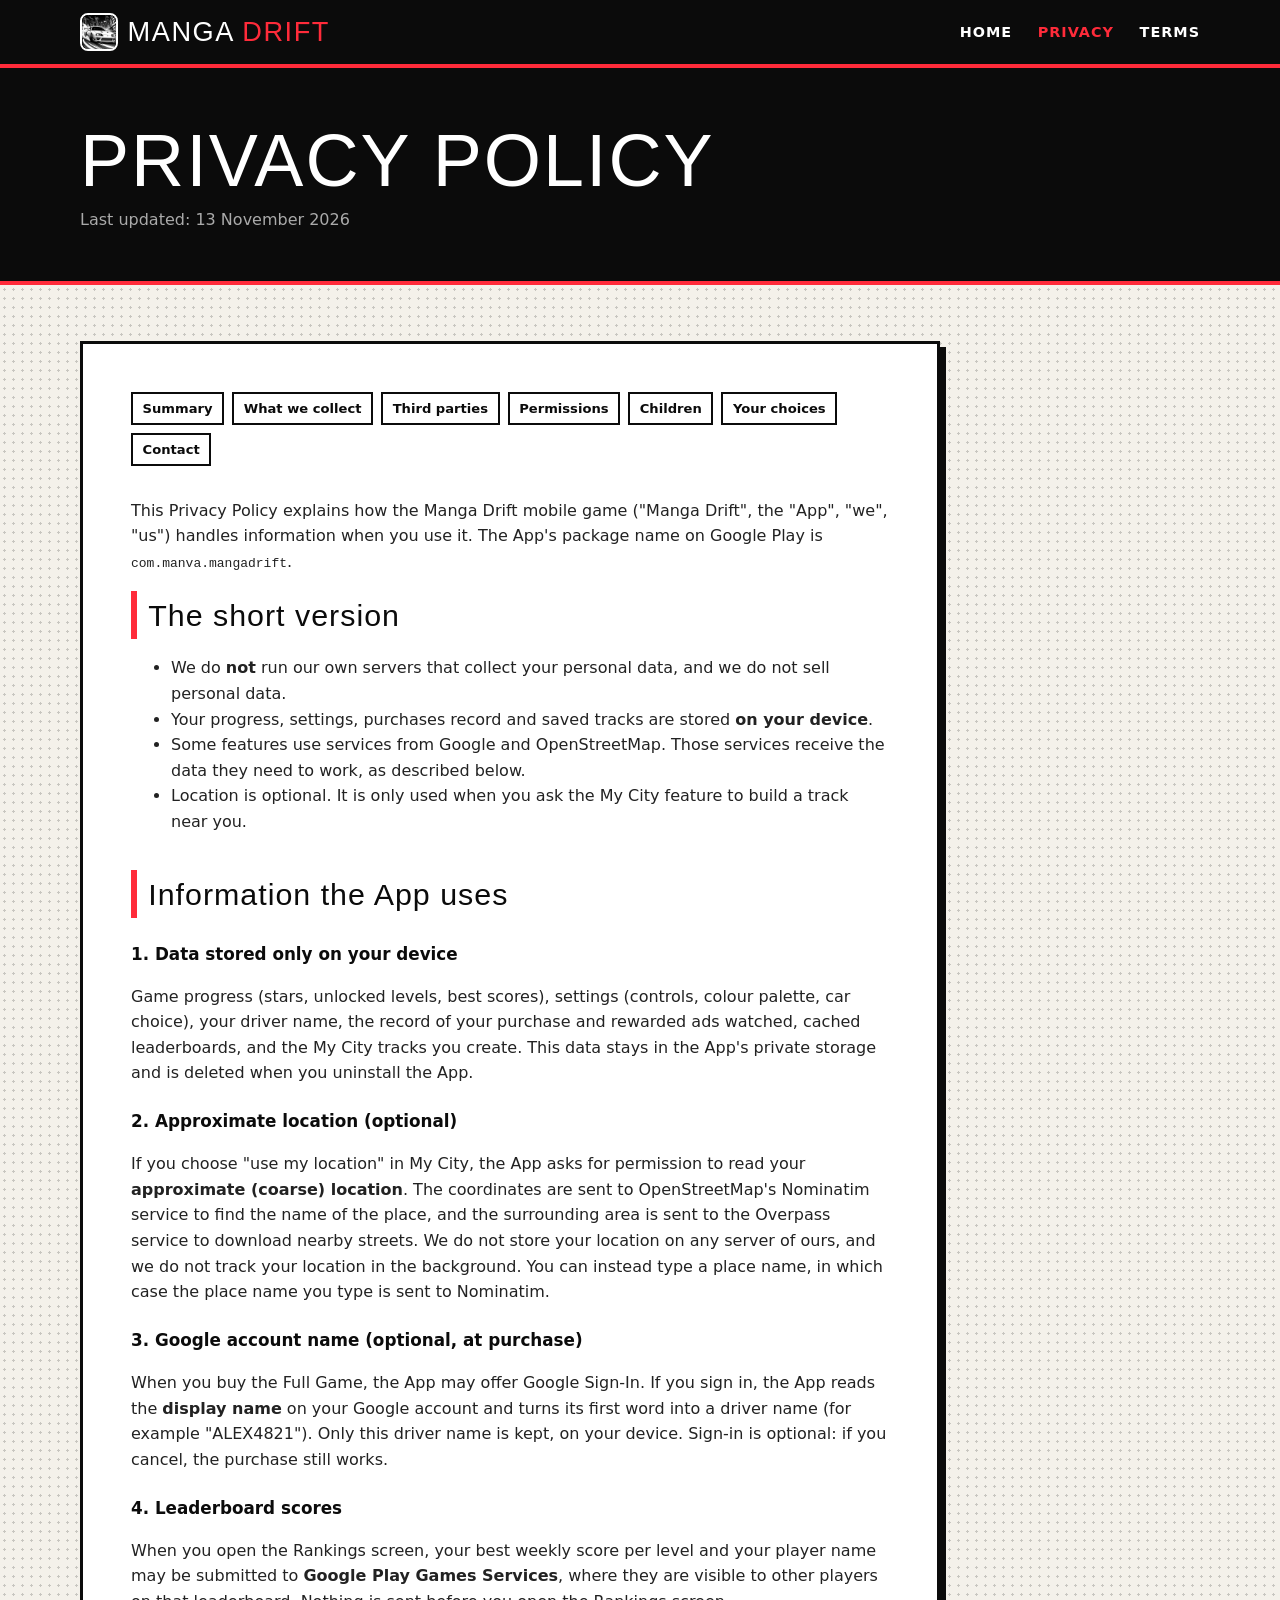
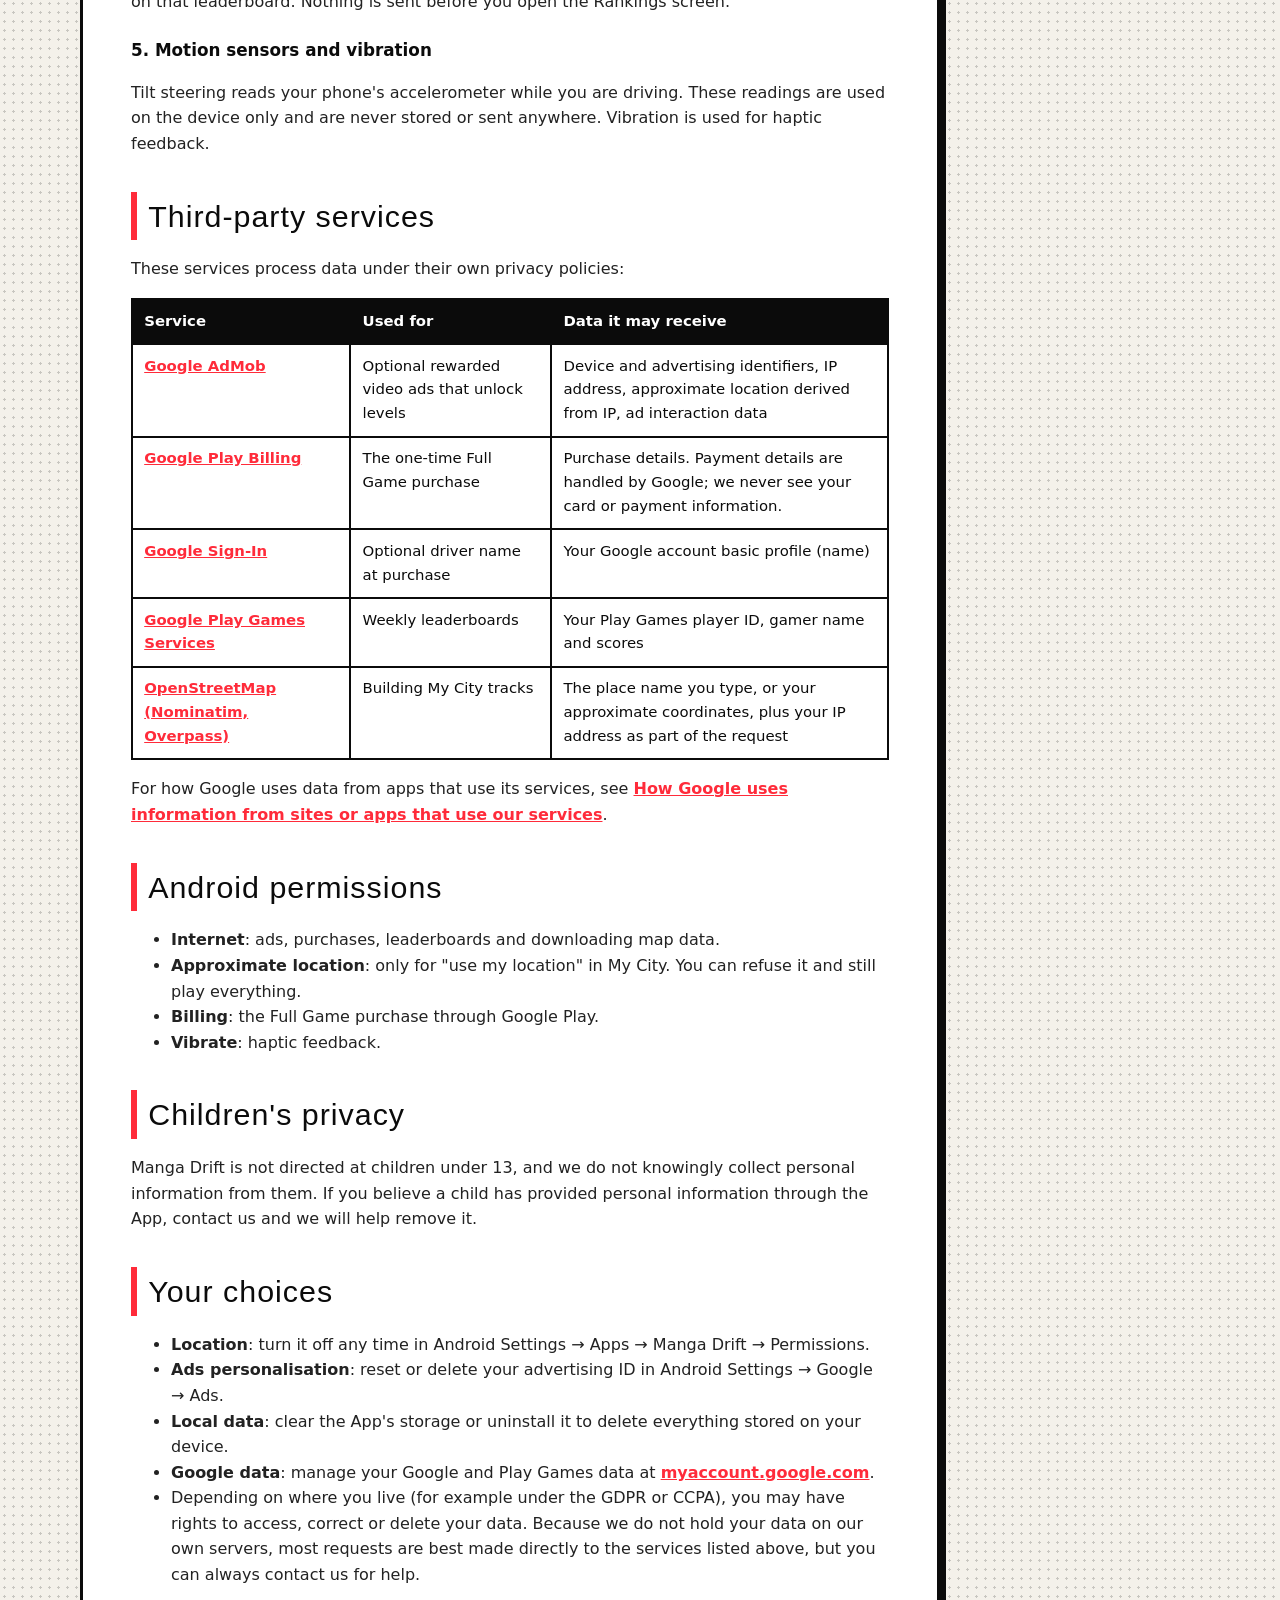
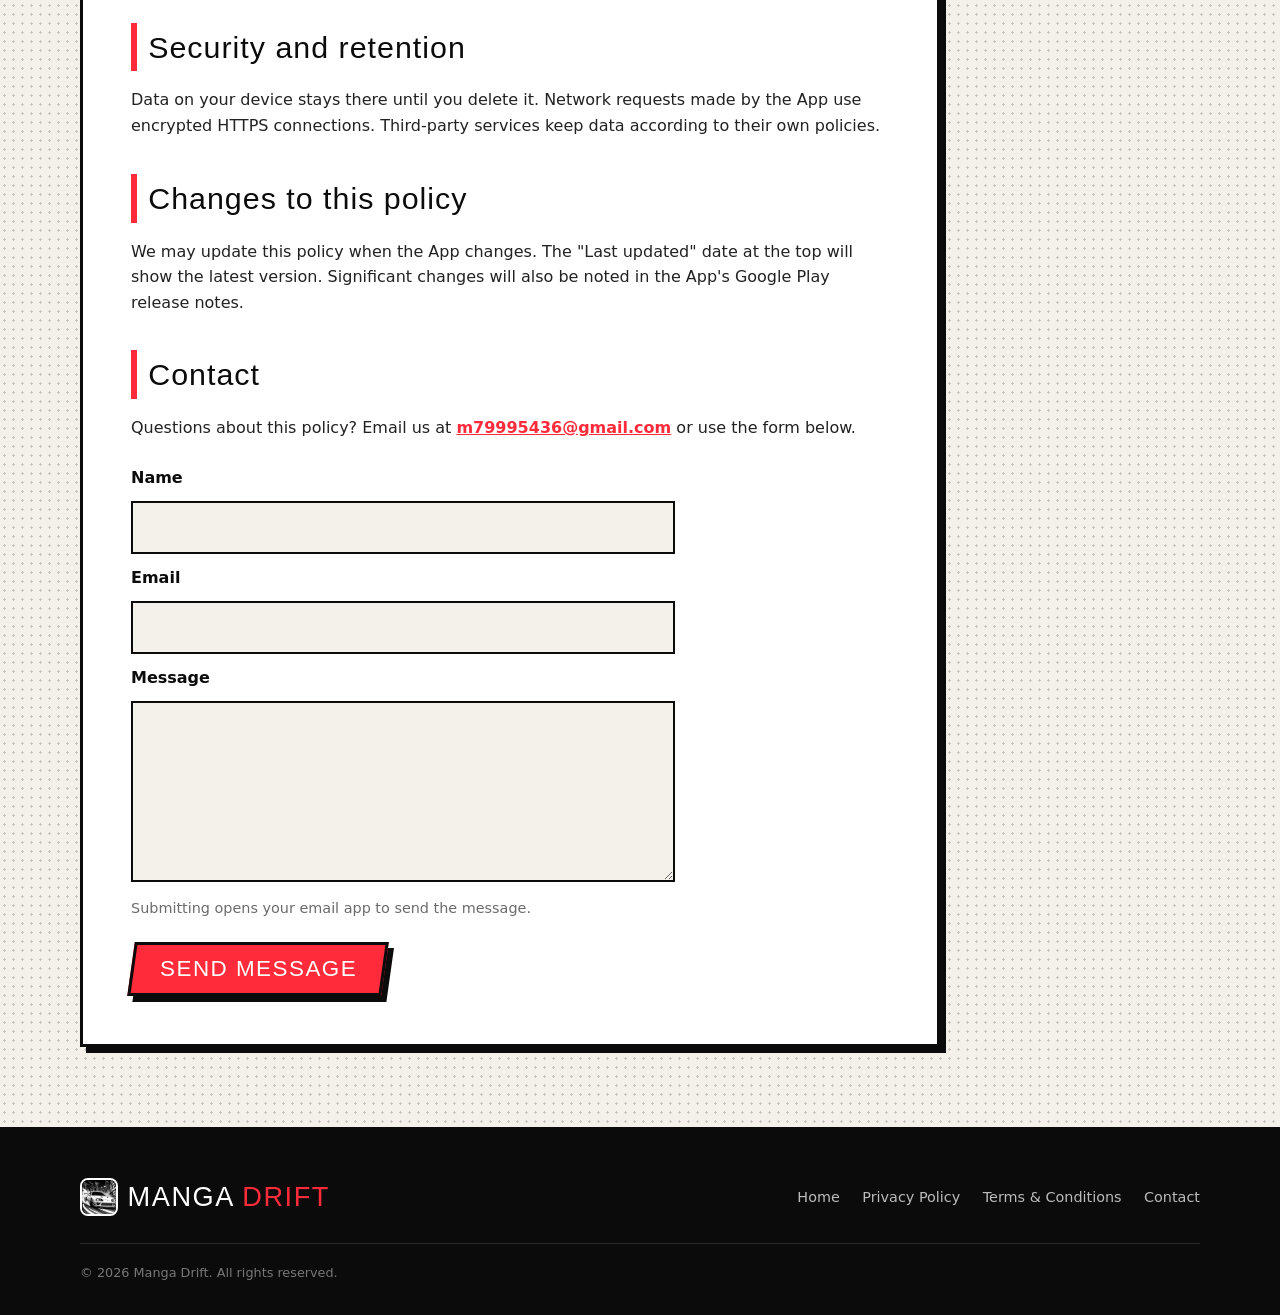
==== commit 30de9c93: "form" ====
--- a/privacy.html
+++ b/privacy.html
@@ -142,7 +142,20 @@
         Significant changes will also be noted in the App's Google Play release notes.</p>
 
       <h2 id="contact">Contact</h2>
-      <p>Questions about this policy? Email us at <a href="mailto:contact@example.com">contact@example.com</a>.</p>
+      <p>Questions about this policy? Email us at <a href="mailto:m79995436@gmail.com">m79995436@gmail.com</a> or use the form below.</p>
+      <form class="contact-form" action="mailto:m79995436@gmail.com?subject=Manga%20Drift%20website%20message" method="post" enctype="text/plain">
+        <label for="contact-name">Name</label>
+        <input id="contact-name" name="Name" type="text" autocomplete="name" required>
+
+        <label for="contact-email">Email</label>
+        <input id="contact-email" name="Email" type="email" autocomplete="email" required>
+
+        <label for="contact-message">Message</label>
+        <textarea id="contact-message" name="Message" rows="6" required></textarea>
+
+        <p class="contact-form-note">Submitting opens your email app to send the message.</p>
+        <button class="btn btn-red" type="submit"><span>SEND MESSAGE</span></button>
+      </form>
     </div>
   </div>
 </main>
@@ -154,7 +167,7 @@
       <a href="index.html">Home</a>
       <a href="privacy.html">Privacy Policy</a>
       <a href="terms.html">Terms &amp; Conditions</a>
-      <a href="mailto:contact@example.com">Contact</a>
+      <a href="privacy.html#contact">Contact</a>
     </nav>
     <div class="small">© <span class="year">2026</span> Manga Drift. All rights reserved.</div>
   </div>
--- a/styles.css
+++ b/styles.css
@@ -210,6 +210,15 @@
 .toc { display: flex; flex-wrap: wrap; gap: .5rem; margin-bottom: 2rem; }
 .toc a { text-decoration: none; font-size: .82rem; font-weight: 700; border: 2px solid var(--ink); padding: .25rem .6rem; color: var(--ink); }
 .toc a:hover { background: var(--ink); color: var(--white); }
+.contact-form { display: grid; gap: .65rem; max-width: 34rem; margin-top: 1.5rem; }
+.contact-form label { font-weight: 700; }
+.contact-form input, .contact-form textarea {
+  width: 100%; padding: .75rem; border: 2px solid var(--ink); border-radius: 0;
+  background: var(--paper); color: var(--ink); font: inherit;
+}
+.contact-form textarea { resize: vertical; }
+.legal .contact-form-note { margin: .25rem 0 .75rem; color: var(--muted); font-size: .9rem; }
+.contact-form .btn { justify-self: start; cursor: pointer; }
 
 /* Reveal on scroll */
 .reveal { opacity: 0; transform: translateY(28px); transition: opacity .6s ease, transform .6s ease; }
